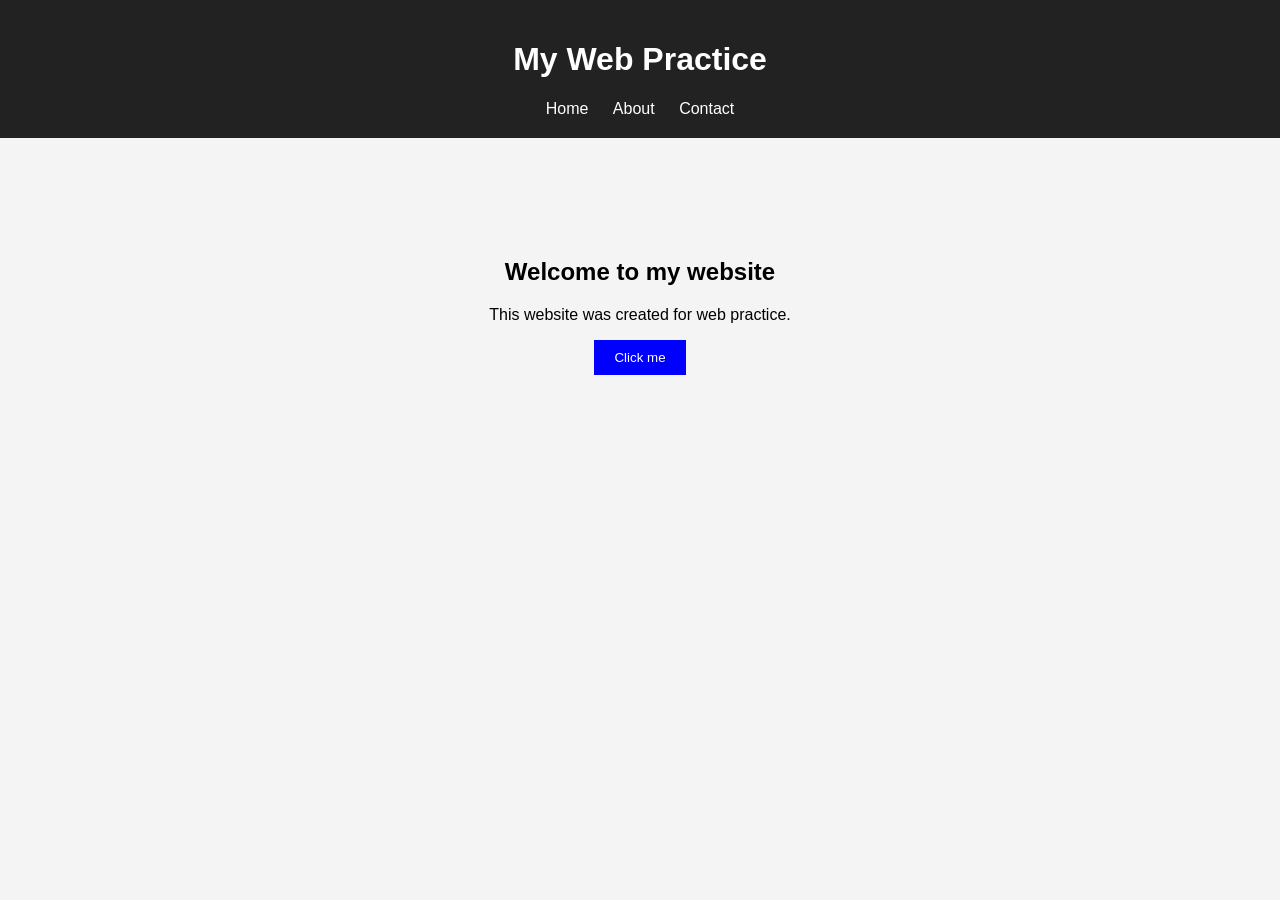
==== index.html @ 56a9bd0f "first commit" ====
<!DOCTYPE html>
<html lang="uk">
<head>
    <meta charset="UTF-8">
    <meta name="viewport" content="width=device-width, initial-scale=1.0">
    <title>My Web Practice</title>

    <link rel="stylesheet" href="assets/css/style.css">
</head>
<body>

<header class="header">
    <h1>My Web Practice</h1>

    <nav>
        <a href="index.html">Home</a>
        <a href="about.html">About</a>
        <a href="contact.html">Contact</a>
    </nav>
</header>

<section class="hero">
    <h2>Welcome to my website</h2>
    <p>This website was created for web practice.</p>

    <button id="btn">Click me</button>
</section>

<script src="assets/js/main.js"></script>

</body>
</html>
---- assets/css/style.css ----
body {
    margin: 0;
    padding: 0;
    font-family: Arial, sans-serif;
    background-color: #f4f4f4;
}

.header {
    background-color: #222;
    color: white;
    padding: 20px;
    text-align: center;
}

nav a {
    color: white;
    margin: 10px;
    text-decoration: none;
}

.hero {
    text-align: center;
    padding: 100px 20px;
}

button {
    padding: 10px 20px;
    border: none;
    background-color: blue;
    color: white;
    cursor: pointer;
}
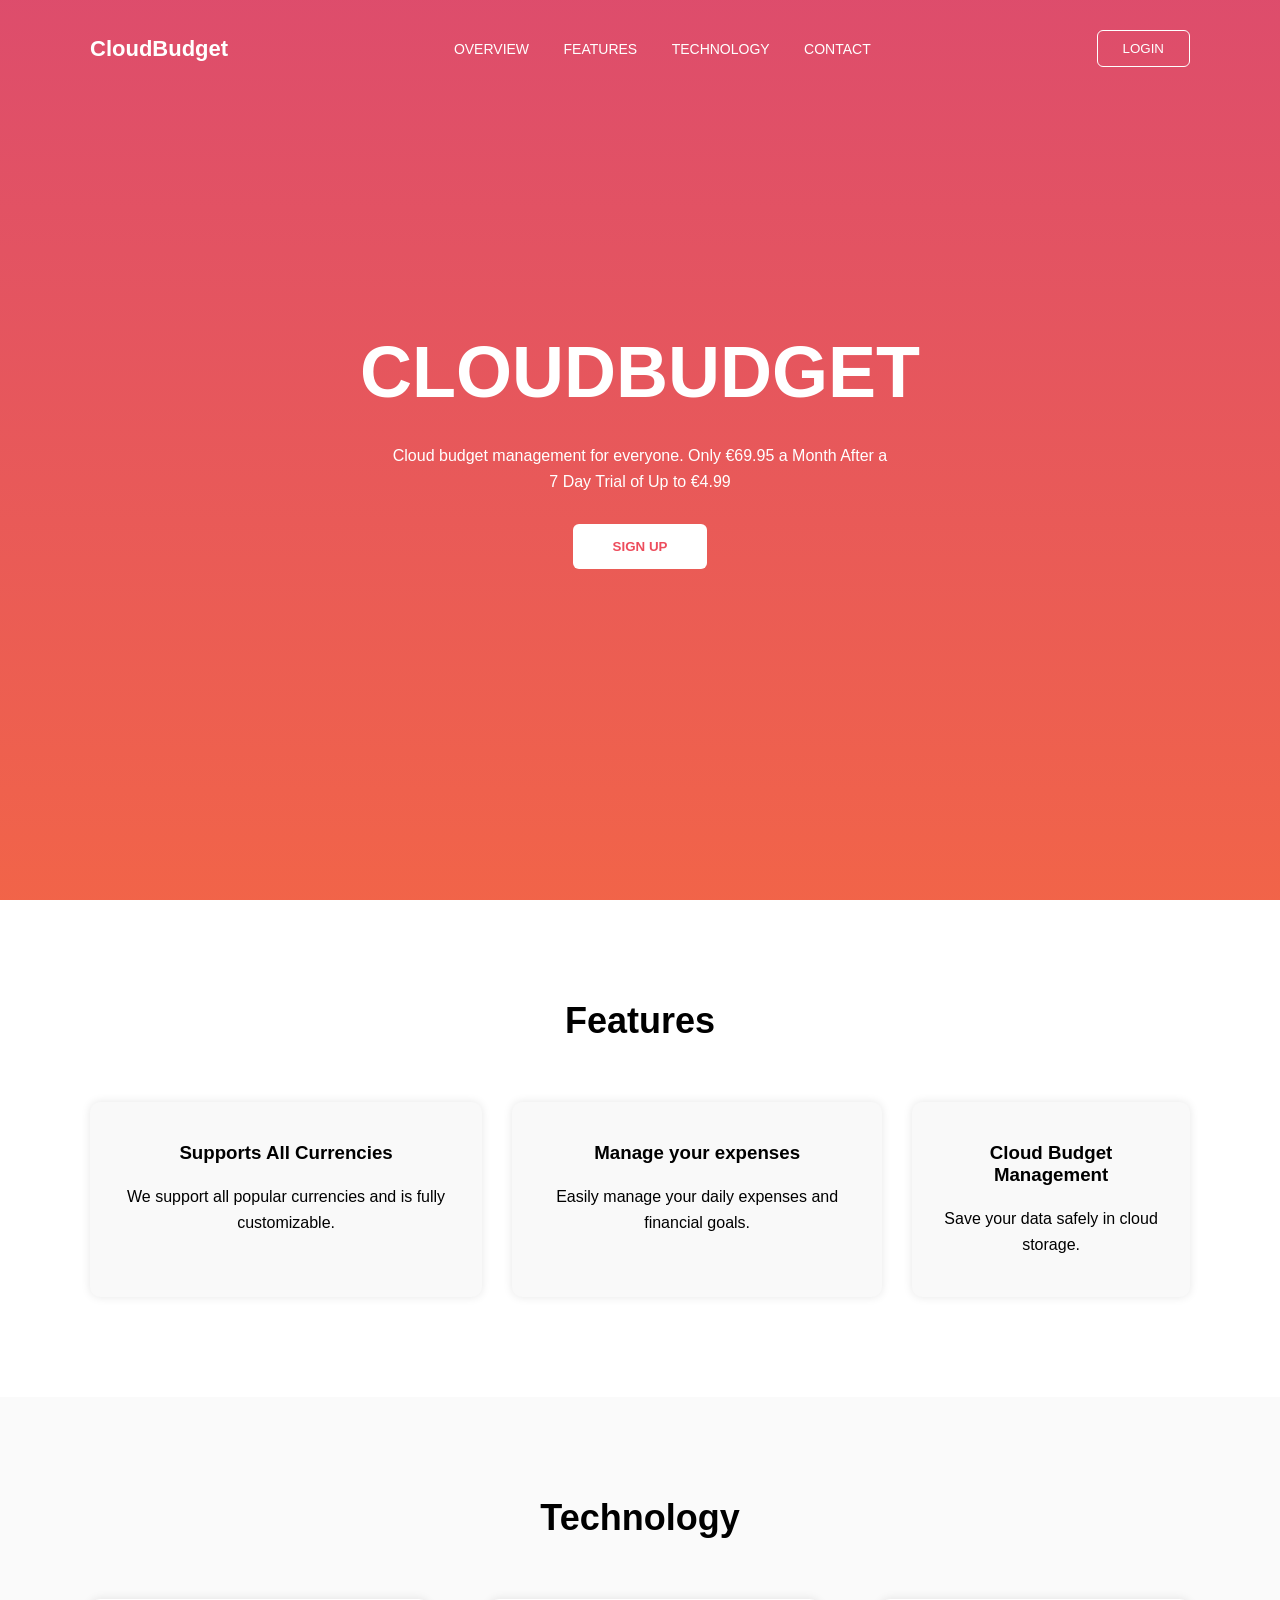
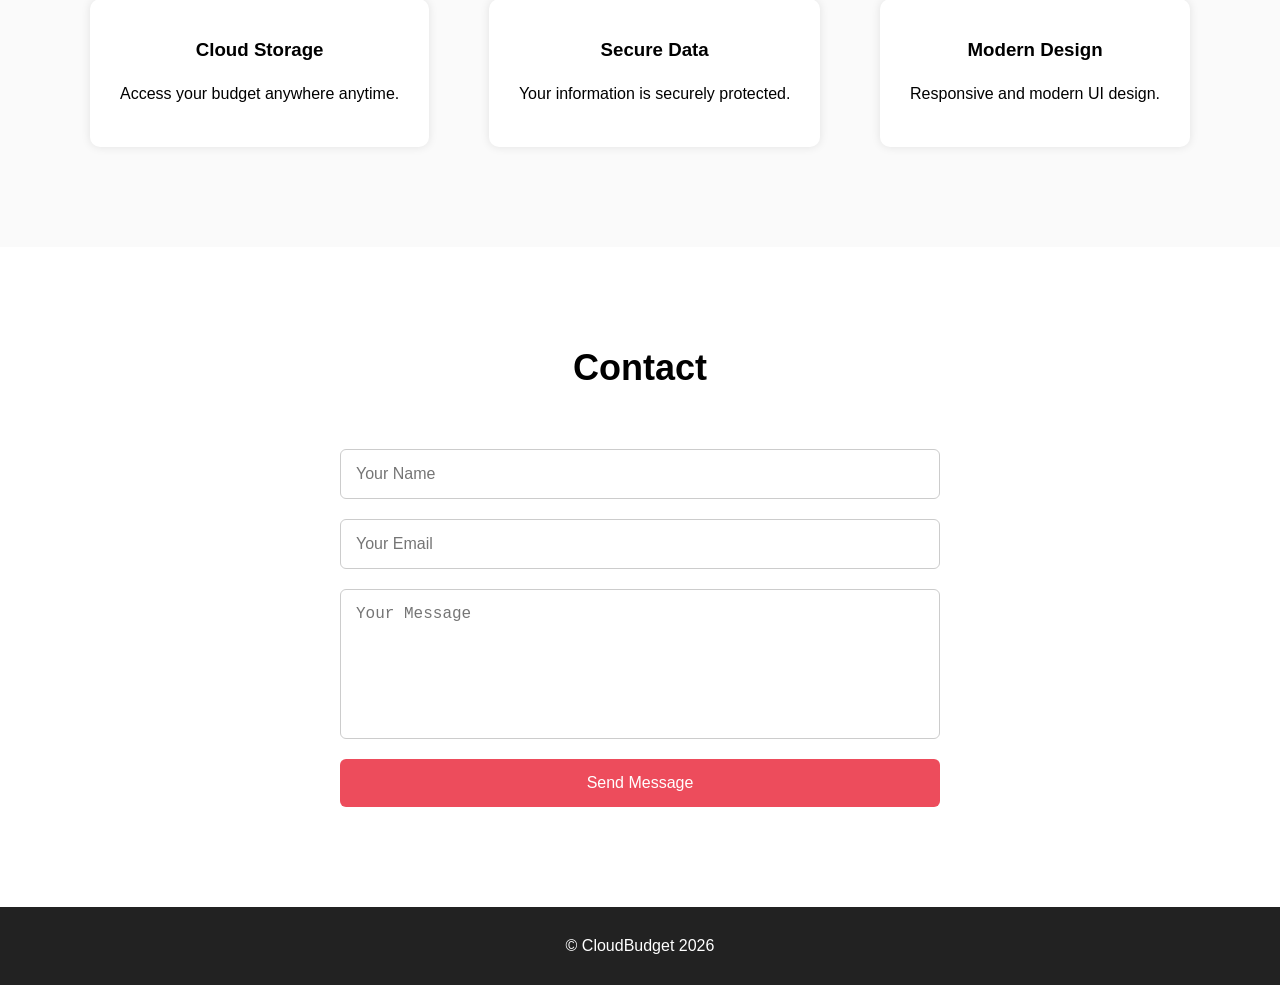
==== commit 58351cdc: "Finish CloudBudget layout" ====
--- a/index.html
+++ b/index.html
@@ -3,28 +3,171 @@
 <head>
     <meta charset="UTF-8">
     <meta name="viewport" content="width=device-width, initial-scale=1.0">
-    <title>My Web Practice</title>
+    <title>CloudBudget</title>
 
     <link rel="stylesheet" href="assets/css/style.css">
 </head>
 <body>
 
 <header class="header">
-    <h1>My Web Practice</h1>
 
-    <nav>
-        <a href="index.html">Home</a>
-        <a href="about.html">About</a>
-        <a href="contact.html">Contact</a>
-    </nav>
+    <div class="container">
+
+        <div class="logo">
+            CloudBudget
+        </div>
+
+        <nav class="nav">
+            <a href="#">OVERVIEW</a>
+            <a href="#">FEATURES</a>
+            <a href="#">TECHNOLOGY</a>
+            <a href="#">CONTACT</a>
+        </nav>
+
+        <button class="login-btn">
+            LOGIN
+        </button>
+
+    </div>
+
 </header>
 
 <section class="hero">
-    <h2>Welcome to my website</h2>
-    <p>This website was created for web practice.</p>
 
-    <button id="btn">Click me</button>
+    <div class="hero-content">
+
+        <h1>CLOUDBUDGET</h1>
+
+        <p>
+            Cloud budget management for everyone.
+            Only €69.95 a Month After a 7 Day Trial of Up to €4.99
+        </p>
+
+        <button class="signup-btn">
+            SIGN UP
+        </button>
+
+    </div>
+
 </section>
+
+<section class="features">
+
+    <div class="container">
+
+        <h2 class="section-title">
+            Features
+        </h2>
+
+        <div class="features-wrapper">
+
+            <div class="feature-card">
+                <h3>Supports All Currencies</h3>
+
+                <p>
+                    We support all popular currencies and is fully customizable.
+                </p>
+            </div>
+
+            <div class="feature-card">
+                <h3>Manage your expenses</h3>
+
+                <p>
+                    Easily manage your daily expenses and financial goals.
+                </p>
+            </div>
+
+            <div class="feature-card">
+                <h3>Cloud Budget Management</h3>
+
+                <p>
+                    Save your data safely in cloud storage.
+                </p>
+            </div>
+
+        </div>
+
+    </div>
+
+</section>
+
+<section class="technology">
+
+    <div class="container">
+
+        <h2 class="section-title">
+            Technology
+        </h2>
+
+        <div class="technology-wrapper">
+
+            <div class="tech-card">
+                <h3>Cloud Storage</h3>
+
+                <p>
+                    Access your budget anywhere anytime.
+                </p>
+            </div>
+
+            <div class="tech-card">
+                <h3>Secure Data</h3>
+
+                <p>
+                    Your information is securely protected.
+                </p>
+            </div>
+
+            <div class="tech-card">
+                <h3>Modern Design</h3>
+
+                <p>
+                    Responsive and modern UI design.
+                </p>
+            </div>
+
+        </div>
+
+    </div>
+
+</section>
+
+<section class="contact">
+
+    <div class="container">
+
+        <h2 class="section-title">
+            Contact
+        </h2>
+
+        <form class="contact-form">
+
+            <input type="text" placeholder="Your Name">
+
+            <input type="email" placeholder="Your Email">
+
+            <textarea placeholder="Your Message"></textarea>
+
+            <button type="submit">
+                Send Message
+            </button>
+
+        </form>
+
+    </div>
+
+</section>
+
+<footer class="footer">
+
+    <div class="container">
+
+        <p>
+            © CloudBudget 2026
+        </p>
+
+    </div>
+
+</footer>
 
 <script src="assets/js/main.js"></script>
 
--- a/assets/css/style.css
+++ b/assets/css/style.css
@@ -1,32 +1,186 @@
-body {
-    margin: 0;
-    padding: 0;
-    font-family: Arial, sans-serif;
-    background-color: #f4f4f4;
+*{
+    margin:0;
+    padding:0;
+    box-sizing:border-box;
 }
 
-.header {
-    background-color: #222;
-    color: white;
-    padding: 20px;
-    text-align: center;
+body{
+    font-family:Arial,sans-serif;
 }
 
-nav a {
-    color: white;
-    margin: 10px;
-    text-decoration: none;
+.container{
+    width:1100px;
+    margin:0 auto;
 }
 
-.hero {
-    text-align: center;
-    padding: 100px 20px;
+.header{
+    position:absolute;
+    width:100%;
+    top:0;
+    left:0;
+    padding:30px 0;
 }
 
-button {
-    padding: 10px 20px;
-    border: none;
-    background-color: blue;
-    color: white;
-    cursor: pointer;
+.header .container{
+    display:flex;
+    justify-content:space-between;
+    align-items:center;
+}
+
+.logo{
+    color:white;
+    font-size:22px;
+    font-weight:bold;
+}
+
+.nav a{
+    color:white;
+    text-decoration:none;
+    margin:0 15px;
+    font-size:14px;
+}
+
+.login-btn{
+    padding:10px 25px;
+    border:1px solid white;
+    background:transparent;
+    color:white;
+    border-radius:6px;
+    cursor:pointer;
+}
+
+.hero{
+    height:100vh;
+    background:linear-gradient(
+        rgba(213,32,71,0.8),
+        rgba(238,61,27,0.8)
+    );
+    display:flex;
+    justify-content:center;
+    align-items:center;
+    text-align:center;
+    color:white;
+}
+
+.hero-content h1{
+    font-size:72px;
+    margin-bottom:30px;
+}
+
+.hero-content p{
+    width:500px;
+    line-height:1.6;
+    margin:0 auto 30px;
+}
+
+.signup-btn{
+    padding:15px 40px;
+    border:none;
+    background:white;
+    color:#ed4c5c;
+    font-weight:bold;
+    border-radius:6px;
+    cursor:pointer;
+}
+
+.section-title{
+    text-align:center;
+    font-size:36px;
+    margin-bottom:60px;
+}
+
+.features{
+    padding:100px 0;
+    background:#fff;
+}
+
+.features-wrapper{
+    display:flex;
+    justify-content:space-between;
+    gap:30px;
+}
+
+.feature-card{
+    background:#f9f9f9;
+    padding:40px 30px;
+    border-radius:10px;
+    text-align:center;
+    box-shadow:0 0 10px rgba(0,0,0,0.1);
+}
+
+.feature-card h3{
+    margin-bottom:20px;
+}
+
+.feature-card p{
+    line-height:1.6;
+}
+
+.technology{
+    padding:100px 0;
+    background:#fafafa;
+}
+
+.technology-wrapper{
+    display:flex;
+    justify-content:space-between;
+    gap:30px;
+}
+
+.tech-card{
+    background:white;
+    padding:40px 30px;
+    border-radius:10px;
+    text-align:center;
+    box-shadow:0 0 10px rgba(0,0,0,0.1);
+}
+
+.tech-card h3{
+    margin-bottom:20px;
+}
+
+.tech-card p{
+    line-height:1.6;
+}
+
+.contact{
+    padding:100px 0;
+}
+
+.contact-form{
+    width:600px;
+    margin:0 auto;
+    display:flex;
+    flex-direction:column;
+    gap:20px;
+}
+
+.contact-form input,
+.contact-form textarea{
+    padding:15px;
+    border:1px solid #ccc;
+    border-radius:6px;
+    font-size:16px;
+}
+
+.contact-form textarea{
+    height:150px;
+    resize:none;
+}
+
+.contact-form button{
+    padding:15px;
+    border:none;
+    background:#ed4c5c;
+    color:white;
+    border-radius:6px;
+    font-size:16px;
+    cursor:pointer;
+}
+
+.footer{
+    background:#222;
+    color:white;
+    text-align:center;
+    padding:30px 0;
 }
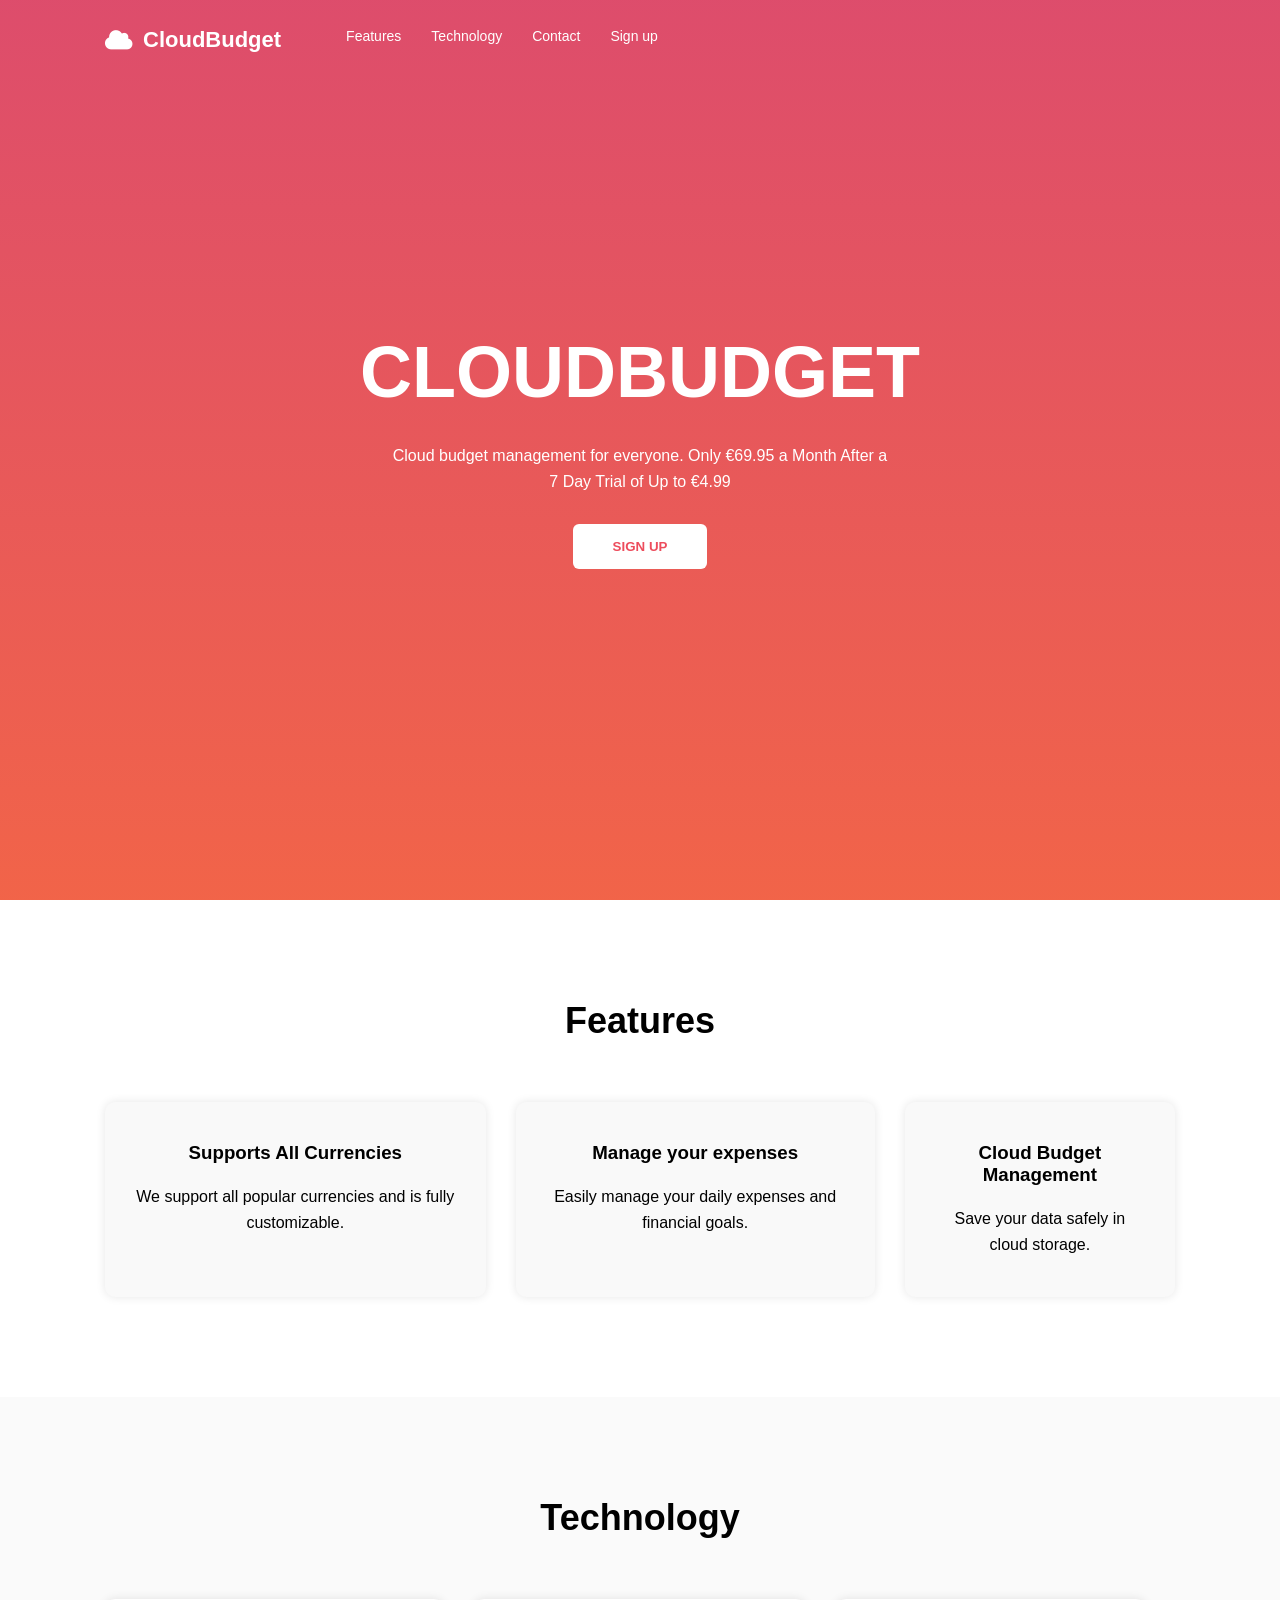
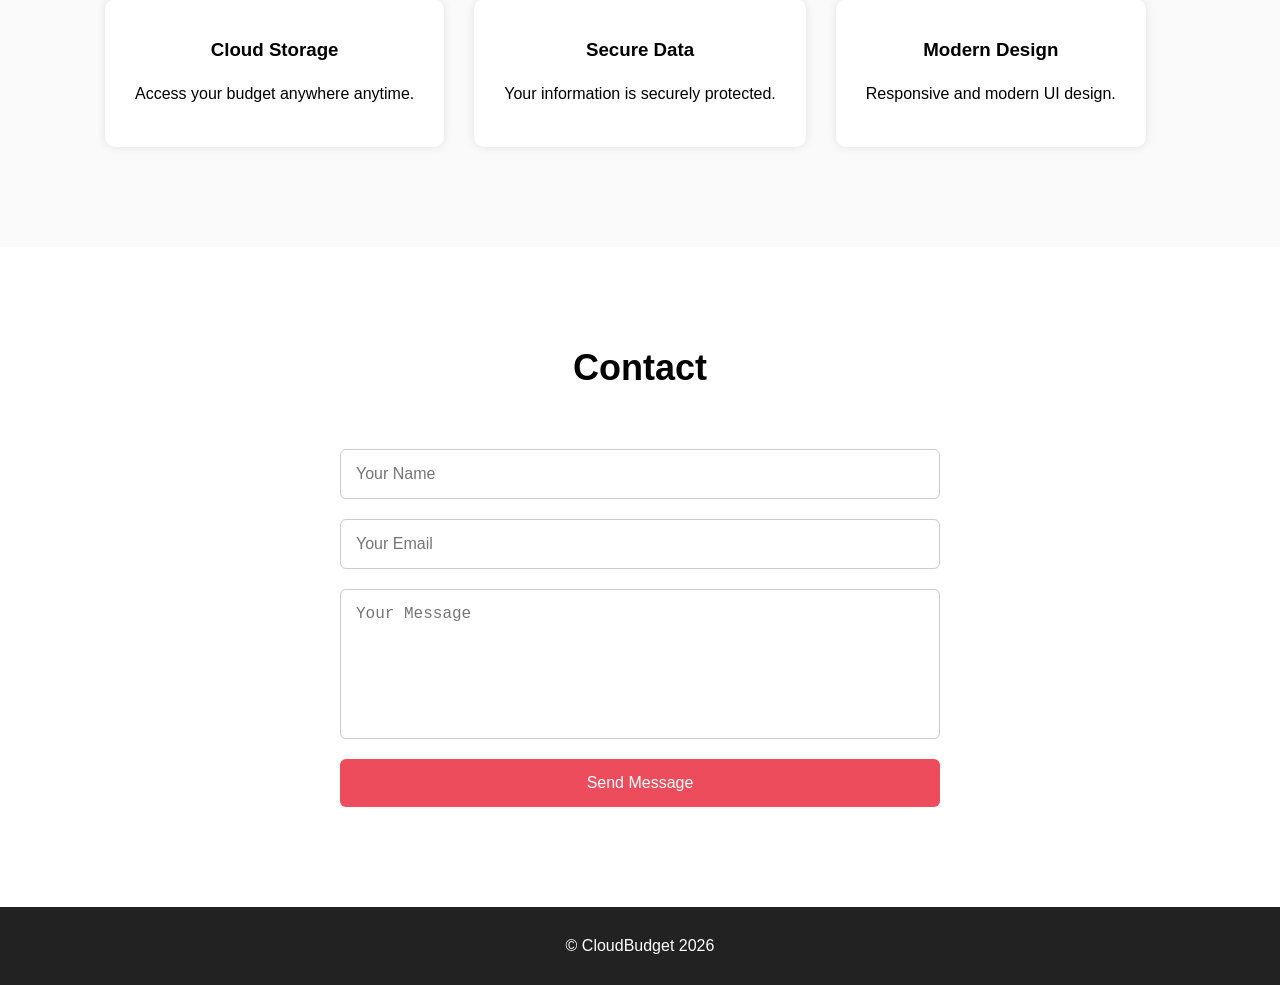
==== commit bcaef3db: "Create responsive CloudBudget website" ====
--- a/index.html
+++ b/index.html
@@ -3,30 +3,52 @@
 <head>
     <meta charset="UTF-8">
     <meta name="viewport" content="width=device-width, initial-scale=1.0">
+
     <title>CloudBudget</title>
 
     <link rel="stylesheet" href="assets/css/style.css">
+
+    <link rel="stylesheet"
+    href="https://cdnjs.cloudflare.com/ajax/libs/font-awesome/6.5.1/css/all.min.css">
 </head>
 <body>
 
-<header class="header">
-
-    <div class="container">
-
-        <div class="logo">
-            CloudBudget
-        </div>
-
-        <nav class="nav">
-            <a href="#">OVERVIEW</a>
-            <a href="#">FEATURES</a>
-            <a href="#">TECHNOLOGY</a>
-            <a href="#">CONTACT</a>
+<header class="main-header">
+
+    <div class="navbar content-wrap d-flex">
+
+        <nav class="d-flex">
+
+            <div class="logo d-flex">
+
+                <i class="fa-solid fa-cloud"></i>
+
+                <span>CloudBudget</span>
+
+            </div>
+
+            <div class="menu-icon">
+
+                <div class="menu-icon-open">
+                    <i class="fa-solid fa-bars"></i>
+                </div>
+
+                <div class="menu-icon-close">
+                    <i class="fa-solid fa-xmark"></i>
+                </div>
+
+            </div>
+
+            <ul class="main-menu d-flex">
+
+                <li><a href="#">Features</a></li>
+                <li><a href="#">Technology</a></li>
+                <li><a href="#">Contact</a></li>
+                <li><a href="#">Sign up</a></li>
+
+            </ul>
+
         </nav>
-
-        <button class="login-btn">
-            LOGIN
-        </button>
 
     </div>
 
@@ -53,7 +75,7 @@
 
 <section class="features">
 
-    <div class="container">
+    <div class="content-wrap">
 
         <h2 class="section-title">
             Features
@@ -62,27 +84,33 @@
         <div class="features-wrapper">
 
             <div class="feature-card">
+
                 <h3>Supports All Currencies</h3>
 
                 <p>
                     We support all popular currencies and is fully customizable.
                 </p>
+
             </div>
 
             <div class="feature-card">
+
                 <h3>Manage your expenses</h3>
 
                 <p>
                     Easily manage your daily expenses and financial goals.
                 </p>
+
             </div>
 
             <div class="feature-card">
+
                 <h3>Cloud Budget Management</h3>
 
                 <p>
                     Save your data safely in cloud storage.
                 </p>
+
             </div>
 
         </div>
@@ -93,7 +121,7 @@
 
 <section class="technology">
 
-    <div class="container">
+    <div class="content-wrap">
 
         <h2 class="section-title">
             Technology
@@ -102,27 +130,33 @@
         <div class="technology-wrapper">
 
             <div class="tech-card">
+
                 <h3>Cloud Storage</h3>
 
                 <p>
                     Access your budget anywhere anytime.
                 </p>
+
             </div>
 
             <div class="tech-card">
+
                 <h3>Secure Data</h3>
 
                 <p>
                     Your information is securely protected.
                 </p>
+
             </div>
 
             <div class="tech-card">
+
                 <h3>Modern Design</h3>
 
                 <p>
                     Responsive and modern UI design.
                 </p>
+
             </div>
 
         </div>
@@ -133,7 +167,7 @@
 
 <section class="contact">
 
-    <div class="container">
+    <div class="content-wrap">
 
         <h2 class="section-title">
             Contact
@@ -159,7 +193,7 @@
 
 <footer class="footer">
 
-    <div class="container">
+    <div class="content-wrap">
 
         <p>
             © CloudBudget 2026
--- a/assets/css/style.css
+++ b/assets/css/style.css
@@ -8,45 +8,65 @@
     font-family:Arial,sans-serif;
 }
 
-.container{
-    width:1100px;
+.d-flex{
+    display:flex;
+}
+
+.content-wrap{
+    max-width:1110px;
     margin:0 auto;
-}
-
-.header{
+    padding:0 20px;
+}
+
+.main-header{
     position:absolute;
     width:100%;
     top:0;
     left:0;
-    padding:30px 0;
-}
-
-.header .container{
-    display:flex;
+    z-index:100;
+}
+
+.navbar{
+    height:80px;
+    align-items:center;
     justify-content:space-between;
+}
+
+.logo{
     align-items:center;
-}
-
-.logo{
     color:white;
     font-size:22px;
-    font-weight:bold;
-}
-
-.nav a{
-    color:white;
+    font-weight:700;
+}
+
+.logo i{
+    margin-right:10px;
+}
+
+.main-menu{
+    list-style:none;
+    margin-left:50px;
+}
+
+.main-menu li{
+    margin:0 15px;
+}
+
+.main-menu a{
     text-decoration:none;
-    margin:0 15px;
+    color:white;
     font-size:14px;
 }
 
-.login-btn{
-    padding:10px 25px;
-    border:1px solid white;
-    background:transparent;
-    color:white;
-    border-radius:6px;
+.menu-icon{
+    display:none;
+    color:white;
+    font-size:28px;
     cursor:pointer;
+}
+
+.menu-icon-close{
+    display:none;
 }
 
 .hero{
@@ -60,6 +80,7 @@
     align-items:center;
     text-align:center;
     color:white;
+    padding:0 20px;
 }
 
 .hero-content h1{
@@ -68,7 +89,7 @@
 }
 
 .hero-content p{
-    width:500px;
+    max-width:500px;
     line-height:1.6;
     margin:0 auto 30px;
 }
@@ -96,7 +117,6 @@
 
 .features-wrapper{
     display:flex;
-    justify-content:space-between;
     gap:30px;
 }
 
@@ -123,7 +143,6 @@
 
 .technology-wrapper{
     display:flex;
-    justify-content:space-between;
     gap:30px;
 }
 
@@ -148,7 +167,7 @@
 }
 
 .contact-form{
-    width:600px;
+    max-width:600px;
     margin:0 auto;
     display:flex;
     flex-direction:column;
@@ -183,4 +202,41 @@
     color:white;
     text-align:center;
     padding:30px 0;
+}
+
+@media(max-width:768px){
+
+    .menu-icon{
+        display:block;
+    }
+
+    .main-menu{
+        position:absolute;
+        top:80px;
+        left:0;
+        width:100%;
+        background:#ed4c5c;
+        flex-direction:column;
+        align-items:center;
+        padding:30px 0;
+        display:none;
+    }
+
+    .main-menu.active{
+        display:flex;
+    }
+
+    .main-menu li{
+        margin:15px 0;
+    }
+
+    .hero-content h1{
+        font-size:42px;
+    }
+
+    .features-wrapper,
+    .technology-wrapper{
+        flex-direction:column;
+    }
+
 }
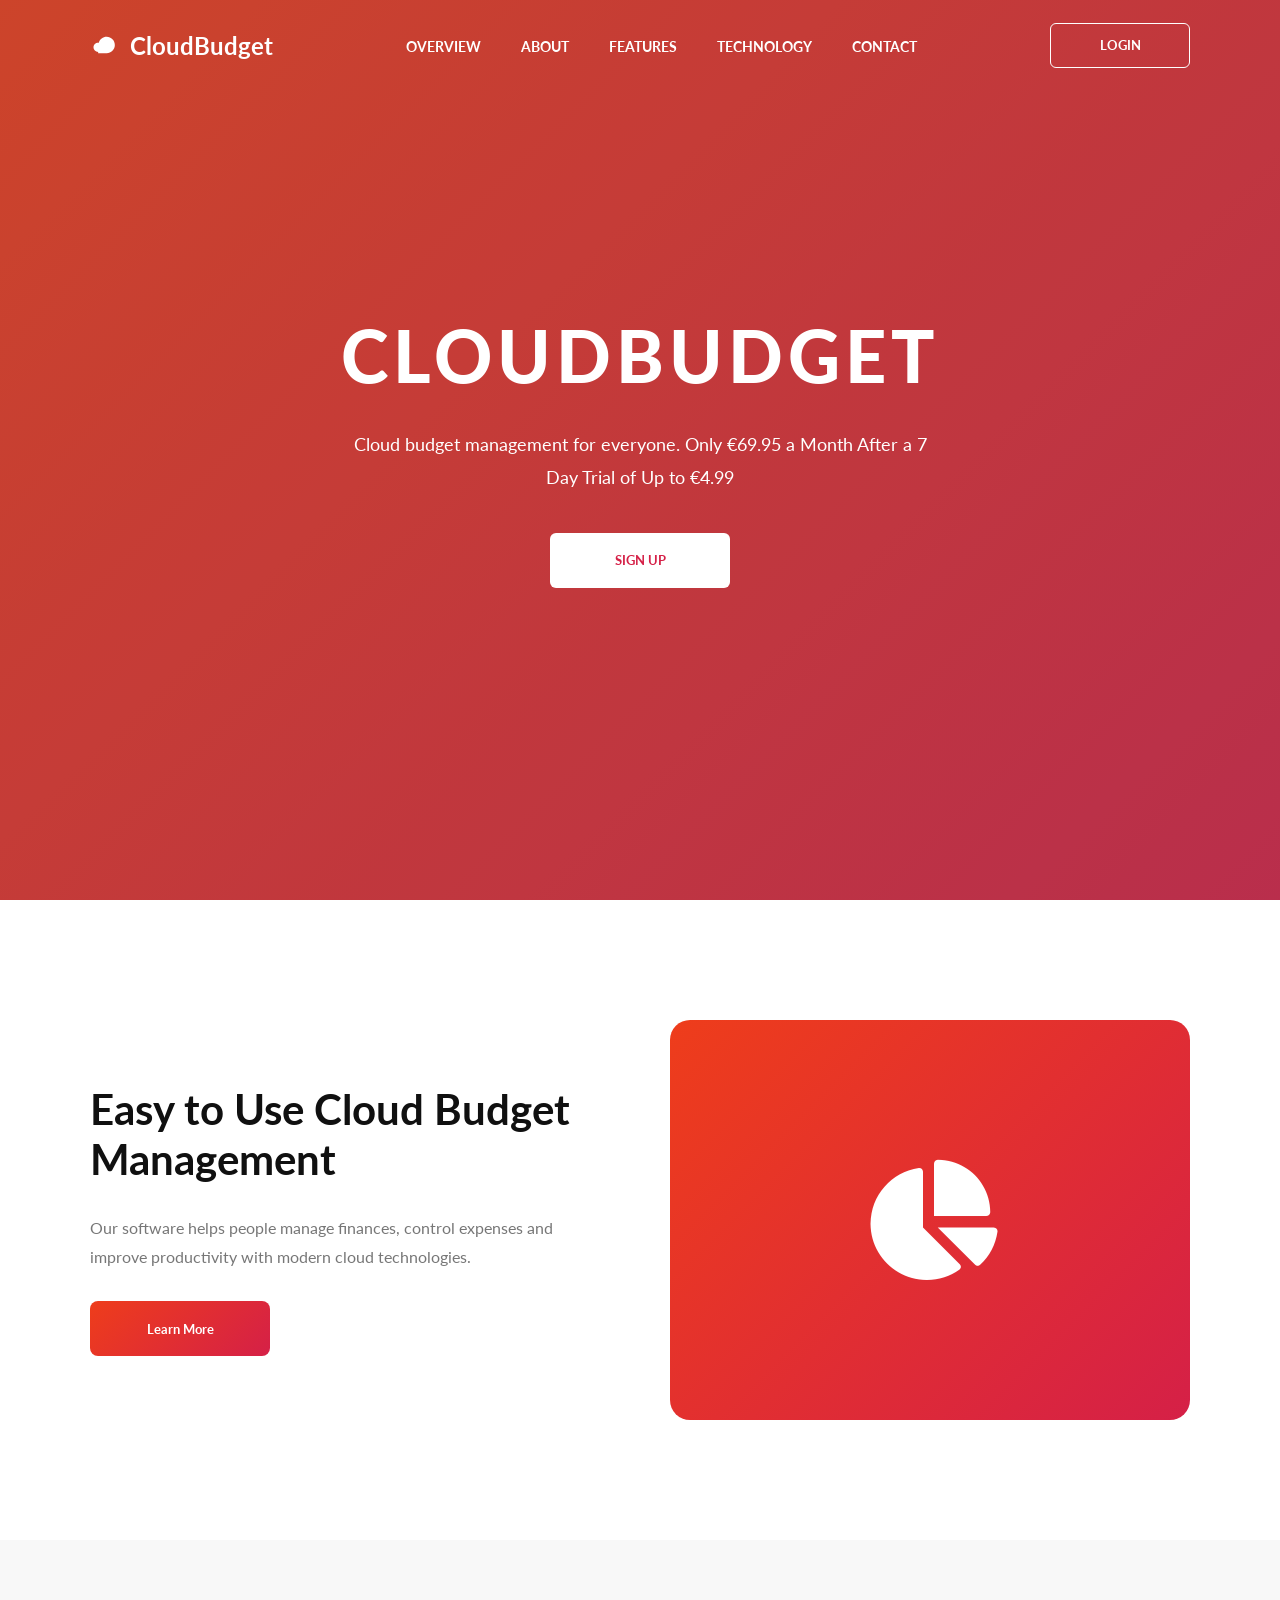
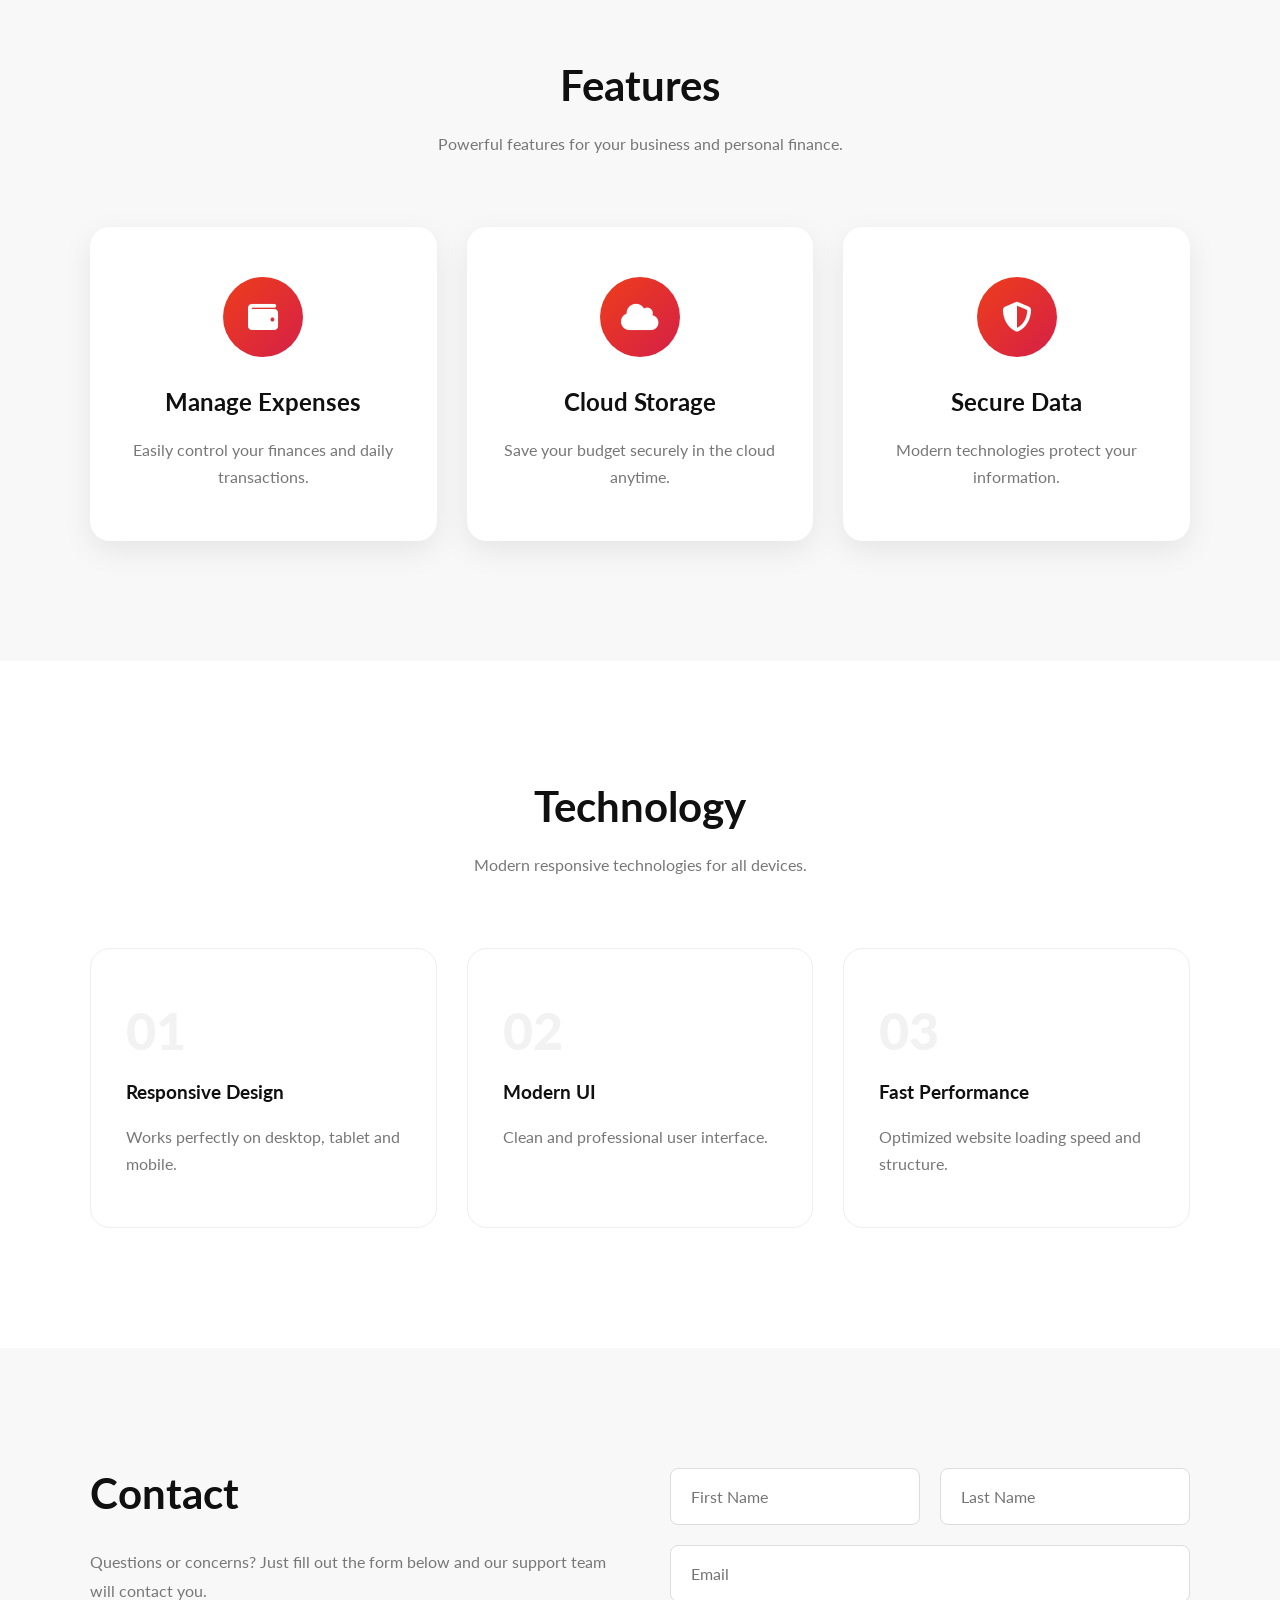
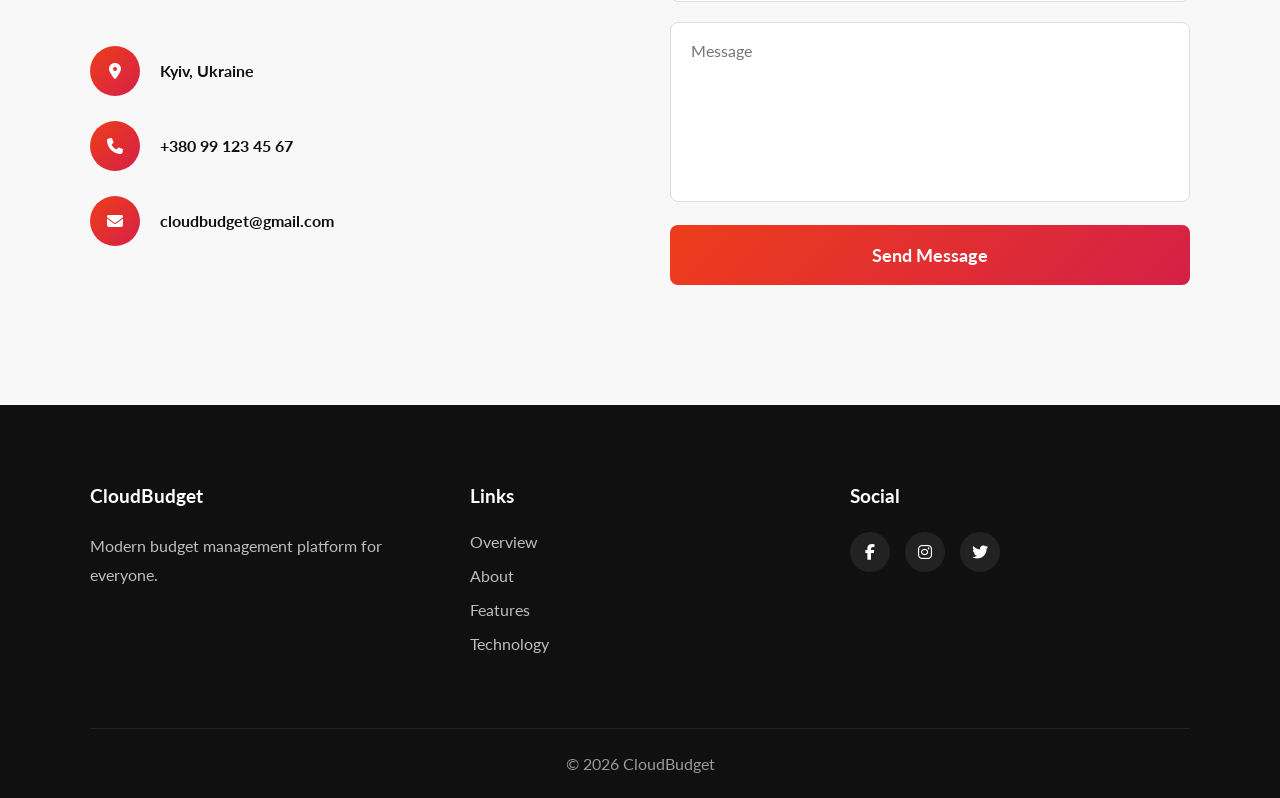
==== commit 0335bca9: "Add about section contact section and README" ====
--- a/index.html
+++ b/index.html
@@ -1,209 +1,456 @@
 <!DOCTYPE html>
 <html lang="uk">
+
 <head>
+
     <meta charset="UTF-8">
+
     <meta name="viewport" content="width=device-width, initial-scale=1.0">
 
     <title>CloudBudget</title>
 
-    <link rel="stylesheet" href="assets/css/style.css">
+    <!-- GOOGLE FONTS -->
+
+    <link rel="preconnect" href="https://fonts.googleapis.com">
+
+    <link rel="preconnect" href="https://fonts.gstatic.com" crossorigin>
+
+    <link href="https://fonts.googleapis.com/css2?family=Lato:wght@300;400;700;900&display=swap" rel="stylesheet">
+
+    <!-- FONT AWESOME -->
 
     <link rel="stylesheet"
     href="https://cdnjs.cloudflare.com/ajax/libs/font-awesome/6.5.1/css/all.min.css">
+
+    <!-- CSS -->
+
+    <link rel="stylesheet" href="assets/css/style.css">
+
 </head>
+
 <body>
 
-<header class="main-header">
-
-    <div class="navbar content-wrap d-flex">
-
-        <nav class="d-flex">
-
-            <div class="logo d-flex">
-
-                <i class="fa-solid fa-cloud"></i>
-
-                <span>CloudBudget</span>
-
-            </div>
-
-            <div class="menu-icon">
-
-                <div class="menu-icon-open">
+    <!-- HEADER -->
+
+    <header class="main-header">
+
+        <div class="content-wrap">
+
+            <div class="navbar d-flex">
+
+                <!-- LOGO -->
+
+                <a href="#" class="logo d-flex">
+
+                    <svg width="28" height="28" viewBox="0 0 24 24" fill="none">
+
+                        <path
+                            d="M7 18C4.79086 18 3 16.2091 3 14C3 11.7909 4.79086 10 7 10C7.17631 10 7.34995 10.0114 7.52026 10.0336C8.3892 7.11512 11.0912 5 14.2857 5C18.1651 5 21.2857 8.12056 21.2857 12C21.2857 15.8794 18.1651 19 14.2857 19H7V18Z"
+                            fill="white" />
+
+                    </svg>
+
+                    <span>CloudBudget</span>
+
+                </a>
+
+                <!-- NAVIGATION -->
+
+                <nav class="navigation">
+
+                    <ul class="main-menu d-flex">
+
+                        <li><a href="#">OVERVIEW</a></li>
+                        <li><a href="#about">ABOUT</a></li>
+                        <li><a href="#features">FEATURES</a></li>
+                        <li><a href="#technology">TECHNOLOGY</a></li>
+                        <li><a href="#contact">CONTACT</a></li>
+
+                    </ul>
+
+                </nav>
+
+                <!-- BUTTON -->
+
+                <button class="header-btn">
+
+                    LOGIN
+
+                </button>
+
+                <!-- BURGER -->
+
+                <div class="burger">
+
                     <i class="fa-solid fa-bars"></i>
-                </div>
-
-                <div class="menu-icon-close">
-                    <i class="fa-solid fa-xmark"></i>
-                </div>
-
-            </div>
-
-            <ul class="main-menu d-flex">
-
-                <li><a href="#">Features</a></li>
-                <li><a href="#">Technology</a></li>
-                <li><a href="#">Contact</a></li>
-                <li><a href="#">Sign up</a></li>
-
-            </ul>
-
-        </nav>
+
+                </div>
+
+            </div>
+
+        </div>
+
+    </header>
+
+    <!-- MOBILE MENU -->
+
+    <div class="mobile-menu">
+
+        <div class="mobile-menu-close">
+
+            <i class="fa-solid fa-xmark"></i>
+
+        </div>
+
+        <ul>
+
+            <li><a href="#">OVERVIEW</a></li>
+            <li><a href="#about">ABOUT</a></li>
+            <li><a href="#features">FEATURES</a></li>
+            <li><a href="#technology">TECHNOLOGY</a></li>
+            <li><a href="#contact">CONTACT</a></li>
+
+        </ul>
 
     </div>
 
-</header>
-
-<section class="hero">
-
-    <div class="hero-content">
-
-        <h1>CLOUDBUDGET</h1>
-
-        <p>
-            Cloud budget management for everyone.
-            Only €69.95 a Month After a 7 Day Trial of Up to €4.99
-        </p>
-
-        <button class="signup-btn">
-            SIGN UP
-        </button>
-
-    </div>
-
-</section>
-
-<section class="features">
-
-    <div class="content-wrap">
-
-        <h2 class="section-title">
-            Features
-        </h2>
-
-        <div class="features-wrapper">
-
-            <div class="feature-card">
-
-                <h3>Supports All Currencies</h3>
+    <!-- HERO -->
+
+    <section class="hero">
+
+        <div class="hero-overlay"></div>
+
+        <div class="content-wrap">
+
+            <div class="hero-content">
+
+                <h1>CLOUDBUDGET</h1>
 
                 <p>
-                    We support all popular currencies and is fully customizable.
+                    Cloud budget management for everyone.
+                    Only €69.95 a Month After a 7 Day Trial of Up to €4.99
                 </p>
 
-            </div>
-
-            <div class="feature-card">
-
-                <h3>Manage your expenses</h3>
+                <button class="hero-btn">
+
+                    SIGN UP
+
+                </button>
+
+            </div>
+
+        </div>
+
+    </section>
+
+    <!-- ABOUT -->
+
+    <section class="about" id="about">
+
+        <div class="content-wrap">
+
+            <div class="about-wrapper">
+
+                <div class="about-content">
+
+                    <h2>Easy to Use Cloud Budget Management</h2>
+
+                    <p>
+                        Our software helps people manage finances,
+                        control expenses and improve productivity
+                        with modern cloud technologies.
+                    </p>
+
+                    <button>
+
+                        Learn More
+
+                    </button>
+
+                </div>
+
+                <div class="about-image">
+
+                    <i class="fa-solid fa-chart-pie"></i>
+
+                </div>
+
+            </div>
+
+        </div>
+
+    </section>
+
+    <!-- FEATURES -->
+
+    <section class="features" id="features">
+
+        <div class="content-wrap">
+
+            <div class="section-heading">
+
+                <h2>Features</h2>
 
                 <p>
-                    Easily manage your daily expenses and financial goals.
+                    Powerful features for your business and personal finance.
                 </p>
 
             </div>
 
-            <div class="feature-card">
-
-                <h3>Cloud Budget Management</h3>
+            <div class="features-wrapper">
+
+                <div class="feature-card">
+
+                    <div class="feature-icon">
+
+                        <i class="fa-solid fa-wallet"></i>
+
+                    </div>
+
+                    <h3>Manage Expenses</h3>
+
+                    <p>
+                        Easily control your finances and daily transactions.
+                    </p>
+
+                </div>
+
+                <div class="feature-card">
+
+                    <div class="feature-icon">
+
+                        <i class="fa-solid fa-cloud"></i>
+
+                    </div>
+
+                    <h3>Cloud Storage</h3>
+
+                    <p>
+                        Save your budget securely in the cloud anytime.
+                    </p>
+
+                </div>
+
+                <div class="feature-card">
+
+                    <div class="feature-icon">
+
+                        <i class="fa-solid fa-shield-halved"></i>
+
+                    </div>
+
+                    <h3>Secure Data</h3>
+
+                    <p>
+                        Modern technologies protect your information.
+                    </p>
+
+                </div>
+
+            </div>
+
+        </div>
+
+    </section>
+
+    <!-- TECHNOLOGY -->
+
+    <section class="technology" id="technology">
+
+        <div class="content-wrap">
+
+            <div class="section-heading">
+
+                <h2>Technology</h2>
 
                 <p>
-                    Save your data safely in cloud storage.
+                    Modern responsive technologies for all devices.
                 </p>
 
             </div>
 
-        </div>
-
-    </div>
-
-</section>
-
-<section class="technology">
-
-    <div class="content-wrap">
-
-        <h2 class="section-title">
-            Technology
-        </h2>
-
-        <div class="technology-wrapper">
-
-            <div class="tech-card">
-
-                <h3>Cloud Storage</h3>
-
-                <p>
-                    Access your budget anywhere anytime.
-                </p>
-
-            </div>
-
-            <div class="tech-card">
-
-                <h3>Secure Data</h3>
-
-                <p>
-                    Your information is securely protected.
-                </p>
-
-            </div>
-
-            <div class="tech-card">
-
-                <h3>Modern Design</h3>
-
-                <p>
-                    Responsive and modern UI design.
-                </p>
-
-            </div>
-
-        </div>
-
-    </div>
-
-</section>
-
-<section class="contact">
-
-    <div class="content-wrap">
-
-        <h2 class="section-title">
-            Contact
-        </h2>
-
-        <form class="contact-form">
-
-            <input type="text" placeholder="Your Name">
-
-            <input type="email" placeholder="Your Email">
-
-            <textarea placeholder="Your Message"></textarea>
-
-            <button type="submit">
-                Send Message
-            </button>
-
-        </form>
-
-    </div>
-
-</section>
-
-<footer class="footer">
-
-    <div class="content-wrap">
-
-        <p>
-            © CloudBudget 2026
-        </p>
-
-    </div>
-
-</footer>
-
-<script src="assets/js/main.js"></script>
+            <div class="technology-wrapper">
+
+                <div class="technology-card">
+
+                    <span>01</span>
+
+                    <h3>Responsive Design</h3>
+
+                    <p>
+                        Works perfectly on desktop, tablet and mobile.
+                    </p>
+
+                </div>
+
+                <div class="technology-card">
+
+                    <span>02</span>
+
+                    <h3>Modern UI</h3>
+
+                    <p>
+                        Clean and professional user interface.
+                    </p>
+
+                </div>
+
+                <div class="technology-card">
+
+                    <span>03</span>
+
+                    <h3>Fast Performance</h3>
+
+                    <p>
+                        Optimized website loading speed and structure.
+                    </p>
+
+                </div>
+
+            </div>
+
+        </div>
+
+    </section>
+
+    <!-- CONTACT -->
+
+    <section class="contact" id="contact">
+
+        <div class="content-wrap">
+
+            <div class="contact-wrapper">
+
+                <div class="contact-info">
+
+                    <h2>Contact</h2>
+
+                    <p>
+                        Questions or concerns? Just fill out the form below
+                        and our support team will contact you.
+                    </p>
+
+                    <div class="contact-details">
+
+                        <div class="contact-item">
+
+                            <i class="fa-solid fa-location-dot"></i>
+
+                            <span>Kyiv, Ukraine</span>
+
+                        </div>
+
+                        <div class="contact-item">
+
+                            <i class="fa-solid fa-phone"></i>
+
+                            <span>+380 99 123 45 67</span>
+
+                        </div>
+
+                        <div class="contact-item">
+
+                            <i class="fa-solid fa-envelope"></i>
+
+                            <span>cloudbudget@gmail.com</span>
+
+                        </div>
+
+                    </div>
+
+                </div>
+
+                <form class="contact-form">
+
+                    <div class="form-row">
+
+                        <input type="text" placeholder="First Name">
+
+                        <input type="text" placeholder="Last Name">
+
+                    </div>
+
+                    <input type="email" placeholder="Email">
+
+                    <textarea placeholder="Message"></textarea>
+
+                    <button type="submit">
+
+                        Send Message
+
+                    </button>
+
+                </form>
+
+            </div>
+
+        </div>
+
+    </section>
+
+    <!-- FOOTER -->
+
+    <footer class="footer">
+
+        <div class="content-wrap">
+
+            <div class="footer-wrapper">
+
+                <div class="footer-item">
+
+                    <h3>CloudBudget</h3>
+
+                    <p>
+                        Modern budget management platform for everyone.
+                    </p>
+
+                </div>
+
+                <div class="footer-item">
+
+                    <h3>Links</h3>
+
+                    <ul>
+
+                        <li><a href="#">Overview</a></li>
+                        <li><a href="#about">About</a></li>
+                        <li><a href="#features">Features</a></li>
+                        <li><a href="#technology">Technology</a></li>
+
+                    </ul>
+
+                </div>
+
+                <div class="footer-item">
+
+                    <h3>Social</h3>
+
+                    <div class="socials d-flex">
+
+                        <a href="#"><i class="fa-brands fa-facebook-f"></i></a>
+
+                        <a href="#"><i class="fa-brands fa-instagram"></i></a>
+
+                        <a href="#"><i class="fa-brands fa-twitter"></i></a>
+
+                    </div>
+
+                </div>
+
+            </div>
+
+            <div class="copyright">
+
+                © 2026 CloudBudget
+
+            </div>
+
+        </div>
+
+    </footer>
+
+    <script src="assets/js/main.js"></script>
 
 </body>
+
 </html>
--- a/assets/css/style.css
+++ b/assets/css/style.css
@@ -1,11 +1,43 @@
+:root{
+    --light-color:#FFFFFF;
+    --dark-color:#101010;
+    --orange-color:#EE3D1B;
+    --red-color:#D52047;
+    --gray-color:#777777;
+    --light-bg:#F8F8F8;
+}
+
 *{
     margin:0;
     padding:0;
     box-sizing:border-box;
 }
 
+html{
+    scroll-behavior:smooth;
+}
+
 body{
-    font-family:Arial,sans-serif;
+    font-family:'Lato', sans-serif;
+    color:var(--dark-color);
+}
+
+img{
+    max-width:100%;
+}
+
+ul{
+    list-style:none;
+}
+
+a{
+    text-decoration:none;
+}
+
+button{
+    border:none;
+    cursor:pointer;
+    font-family:'Lato', sans-serif;
 }
 
 .d-flex{
@@ -13,230 +45,533 @@
 }
 
 .content-wrap{
-    max-width:1110px;
+    max-width:1140px;
     margin:0 auto;
     padding:0 20px;
 }
 
+/* HEADER */
+
 .main-header{
     position:absolute;
-    width:100%;
     top:0;
     left:0;
-    z-index:100;
+    width:100%;
+    z-index:1000;
 }
 
 .navbar{
-    height:80px;
-    align-items:center;
     justify-content:space-between;
+    align-items:center;
+    height:90px;
 }
 
 .logo{
     align-items:center;
-    color:white;
-    font-size:22px;
-    font-weight:700;
-}
-
-.logo i{
-    margin-right:10px;
-}
-
-.main-menu{
-    list-style:none;
-    margin-left:50px;
+    color:var(--light-color);
+    font-size:24px;
+    font-weight:700;
+}
+
+.logo span{
+    margin-left:12px;
 }
 
 .main-menu li{
-    margin:0 15px;
+    margin:0 20px;
 }
 
 .main-menu a{
-    text-decoration:none;
-    color:white;
+    color:var(--light-color);
     font-size:14px;
-}
-
-.menu-icon{
+    font-weight:700;
+    transition:0.3s;
+}
+
+.main-menu a:hover{
+    color:#ffd6d6;
+}
+
+.header-btn{
+    width:140px;
+    height:45px;
+    border:1px solid var(--light-color);
+    background:transparent;
+    border-radius:6px;
+    color:var(--light-color);
+    font-weight:700;
+    transition:0.3s;
+}
+
+.header-btn:hover{
+    background:var(--light-color);
+    color:var(--red-color);
+}
+
+.burger{
     display:none;
-    color:white;
+    color:var(--light-color);
     font-size:28px;
     cursor:pointer;
 }
 
-.menu-icon-close{
-    display:none;
-}
+/* MOBILE MENU */
+
+.mobile-menu{
+    position:fixed;
+    top:0;
+    right:-100%;
+    width:300px;
+    height:100vh;
+    background:var(--light-color);
+    z-index:2000;
+    padding:40px 30px;
+    transition:0.4s;
+}
+
+.mobile-menu.active{
+    right:0;
+}
+
+.mobile-menu-close{
+    text-align:right;
+    font-size:30px;
+    margin-bottom:40px;
+    cursor:pointer;
+}
+
+.mobile-menu ul li{
+    margin-bottom:25px;
+}
+
+.mobile-menu ul li a{
+    color:var(--dark-color);
+    font-size:18px;
+    font-weight:700;
+}
+
+/* HERO */
 
 .hero{
+    position:relative;
     height:100vh;
     background:linear-gradient(
-        rgba(213,32,71,0.8),
-        rgba(238,61,27,0.8)
+        135deg,
+        rgba(238,61,27,0.9),
+        rgba(213,32,71,0.9)
     );
     display:flex;
+    align-items:center;
     justify-content:center;
-    align-items:center;
+    overflow:hidden;
+}
+
+.hero-overlay{
+    position:absolute;
+    width:100%;
+    height:100%;
+    background:rgba(0,0,0,0.15);
+}
+
+.hero-content{
+    position:relative;
     text-align:center;
-    color:white;
-    padding:0 20px;
+    color:var(--light-color);
+    z-index:2;
 }
 
 .hero-content h1{
     font-size:72px;
+    font-weight:900;
+    letter-spacing:5px;
     margin-bottom:30px;
 }
 
 .hero-content p{
-    max-width:500px;
-    line-height:1.6;
+    max-width:600px;
+    margin:0 auto 40px;
+    line-height:1.8;
+    font-size:18px;
+}
+
+.hero-btn{
+    width:180px;
+    height:55px;
+    border-radius:6px;
+    background:var(--light-color);
+    color:var(--red-color);
+    font-weight:700;
+    transition:0.3s;
+}
+
+.hero-btn:hover{
+    transform:translateY(-3px);
+}
+
+/* SECTION */
+
+section{
+    padding:120px 0;
+}
+
+.section-heading{
+    text-align:center;
+    margin-bottom:70px;
+}
+
+.section-heading h2{
+    font-size:42px;
+    margin-bottom:20px;
+}
+
+.section-heading p{
+    max-width:600px;
+    margin:0 auto;
+    color:var(--gray-color);
+    line-height:1.7;
+}
+
+/* ABOUT */
+
+.about{
+    background:var(--light-color);
+}
+
+.about-wrapper{
+    display:grid;
+    grid-template-columns:1fr 1fr;
+    gap:60px;
+    align-items:center;
+}
+
+.about-content h2{
+    font-size:42px;
+    margin-bottom:30px;
+}
+
+.about-content p{
+    color:var(--gray-color);
+    line-height:1.8;
+    margin-bottom:30px;
+}
+
+.about-content button{
+    width:180px;
+    height:55px;
+    background:linear-gradient(
+        135deg,
+        var(--orange-color),
+        var(--red-color)
+    );
+    color:var(--light-color);
+    border-radius:8px;
+    font-weight:700;
+}
+
+.about-image{
+    width:100%;
+    height:400px;
+    border-radius:20px;
+    background:linear-gradient(
+        135deg,
+        var(--orange-color),
+        var(--red-color)
+    );
+    display:flex;
+    justify-content:center;
+    align-items:center;
+    color:var(--light-color);
+    font-size:120px;
+}
+
+/* FEATURES */
+
+.features{
+    background:var(--light-bg);
+}
+
+.features-wrapper{
+    display:grid;
+    grid-template-columns:repeat(3,1fr);
+    gap:30px;
+}
+
+.feature-card{
+    background:var(--light-color);
+    padding:50px 35px;
+    border-radius:20px;
+    text-align:center;
+    box-shadow:0 10px 30px rgba(0,0,0,0.08);
+    transition:0.3s;
+}
+
+.feature-card:hover{
+    transform:translateY(-10px);
+}
+
+.feature-icon{
+    width:80px;
+    height:80px;
+    background:linear-gradient(
+        135deg,
+        var(--orange-color),
+        var(--red-color)
+    );
+    border-radius:50%;
     margin:0 auto 30px;
-}
-
-.signup-btn{
-    padding:15px 40px;
-    border:none;
-    background:white;
-    color:#ed4c5c;
-    font-weight:bold;
-    border-radius:6px;
-    cursor:pointer;
-}
-
-.section-title{
-    text-align:center;
-    font-size:36px;
-    margin-bottom:60px;
-}
-
-.features{
-    padding:100px 0;
-    background:#fff;
-}
-
-.features-wrapper{
-    display:flex;
-    gap:30px;
-}
-
-.feature-card{
-    background:#f9f9f9;
-    padding:40px 30px;
-    border-radius:10px;
-    text-align:center;
-    box-shadow:0 0 10px rgba(0,0,0,0.1);
+    display:flex;
+    justify-content:center;
+    align-items:center;
+    color:var(--light-color);
+    font-size:30px;
 }
 
 .feature-card h3{
     margin-bottom:20px;
+    font-size:24px;
 }
 
 .feature-card p{
-    line-height:1.6;
-}
-
-.technology{
-    padding:100px 0;
-    background:#fafafa;
-}
+    color:var(--gray-color);
+    line-height:1.7;
+}
+
+/* TECHNOLOGY */
 
 .technology-wrapper{
-    display:flex;
+    display:grid;
+    grid-template-columns:repeat(3,1fr);
     gap:30px;
 }
 
-.tech-card{
-    background:white;
-    padding:40px 30px;
-    border-radius:10px;
-    text-align:center;
-    box-shadow:0 0 10px rgba(0,0,0,0.1);
-}
-
-.tech-card h3{
+.technology-card{
+    background:var(--light-color);
+    padding:50px 35px;
+    border-radius:20px;
+    border:1px solid #eee;
+    transition:0.3s;
+}
+
+.technology-card:hover{
+    border-color:var(--red-color);
+}
+
+.technology-card span{
+    display:block;
+    font-size:52px;
+    font-weight:900;
+    color:#f2f2f2;
     margin-bottom:20px;
 }
 
-.tech-card p{
-    line-height:1.6;
-}
+.technology-card h3{
+    margin-bottom:20px;
+}
+
+.technology-card p{
+    color:var(--gray-color);
+    line-height:1.7;
+}
+
+/* CONTACT */
 
 .contact{
-    padding:100px 0;
+    background:var(--light-bg);
+}
+
+.contact-wrapper{
+    display:grid;
+    grid-template-columns:1fr 1fr;
+    gap:60px;
+    align-items:start;
+}
+
+.contact-info h2{
+    font-size:42px;
+    margin-bottom:30px;
+}
+
+.contact-info p{
+    color:var(--gray-color);
+    line-height:1.8;
+    margin-bottom:40px;
+}
+
+.contact-item{
+    display:flex;
+    align-items:center;
+    margin-bottom:25px;
+}
+
+.contact-item i{
+    width:50px;
+    height:50px;
+    border-radius:50%;
+    background:linear-gradient(
+        135deg,
+        var(--orange-color),
+        var(--red-color)
+    );
+    color:var(--light-color);
+    display:flex;
+    justify-content:center;
+    align-items:center;
+    margin-right:20px;
+}
+
+.contact-item span{
+    font-weight:700;
 }
 
 .contact-form{
-    max-width:600px;
-    margin:0 auto;
-    display:flex;
-    flex-direction:column;
+    width:100%;
+}
+
+.form-row{
+    display:grid;
+    grid-template-columns:repeat(2,1fr);
     gap:20px;
 }
 
 .contact-form input,
 .contact-form textarea{
-    padding:15px;
-    border:1px solid #ccc;
-    border-radius:6px;
+    width:100%;
+    padding:18px 20px;
+    border-radius:8px;
+    border:1px solid #ddd;
+    margin-bottom:20px;
     font-size:16px;
+    font-family:'Lato', sans-serif;
 }
 
 .contact-form textarea{
-    height:150px;
+    height:180px;
     resize:none;
 }
 
 .contact-form button{
-    padding:15px;
-    border:none;
-    background:#ed4c5c;
-    color:white;
-    border-radius:6px;
-    font-size:16px;
-    cursor:pointer;
-}
+    width:100%;
+    height:60px;
+    background:linear-gradient(
+        135deg,
+        var(--orange-color),
+        var(--red-color)
+    );
+    color:var(--light-color);
+    border-radius:8px;
+    font-size:18px;
+    font-weight:700;
+}
+
+/* FOOTER */
 
 .footer{
+    background:var(--dark-color);
+    color:var(--light-color);
+    padding-top:80px;
+}
+
+.footer-wrapper{
+    display:grid;
+    grid-template-columns:repeat(3,1fr);
+    gap:40px;
+    padding-bottom:60px;
+}
+
+.footer-item h3{
+    margin-bottom:25px;
+}
+
+.footer-item p{
+    line-height:1.8;
+    color:#bdbdbd;
+}
+
+.footer-item ul li{
+    margin-bottom:15px;
+}
+
+.footer-item ul li a{
+    color:#bdbdbd;
+}
+
+.socials a{
+    width:40px;
+    height:40px;
     background:#222;
-    color:white;
+    border-radius:50%;
+    display:flex;
+    justify-content:center;
+    align-items:center;
+    margin-right:15px;
+    color:var(--light-color);
+}
+
+.copyright{
+    padding:25px 0;
+    border-top:1px solid #222;
     text-align:center;
-    padding:30px 0;
+    color:#999;
+}
+
+/* MEDIA */
+
+@media(max-width:992px){
+
+    .features-wrapper,
+    .technology-wrapper,
+    .footer-wrapper,
+    .about-wrapper,
+    .contact-wrapper{
+        grid-template-columns:1fr;
+    }
+
 }
 
 @media(max-width:768px){
 
-    .menu-icon{
+    .burger{
         display:block;
     }
 
-    .main-menu{
-        position:absolute;
-        top:80px;
-        left:0;
-        width:100%;
-        background:#ed4c5c;
-        flex-direction:column;
-        align-items:center;
-        padding:30px 0;
+    .navigation,
+    .header-btn{
         display:none;
     }
 
-    .main-menu.active{
-        display:flex;
-    }
-
-    .main-menu li{
-        margin:15px 0;
-    }
-
     .hero-content h1{
-        font-size:42px;
-    }
-
-    .features-wrapper,
-    .technology-wrapper{
-        flex-direction:column;
+        font-size:48px;
+    }
+
+    .hero-content p{
+        font-size:16px;
+    }
+
+    .section-heading h2,
+    .about-content h2,
+    .contact-info h2{
+        font-size:34px;
+    }
+
+    .form-row{
+        grid-template-columns:1fr;
+    }
+
+}
+
+@media(max-width:576px){
+
+    .hero-content h1{
+        font-size:36px;
+    }
+
+    section{
+        padding:90px 0;
+    }
+
+    .feature-card,
+    .technology-card{
+        padding:40px 25px;
     }
 
 }
